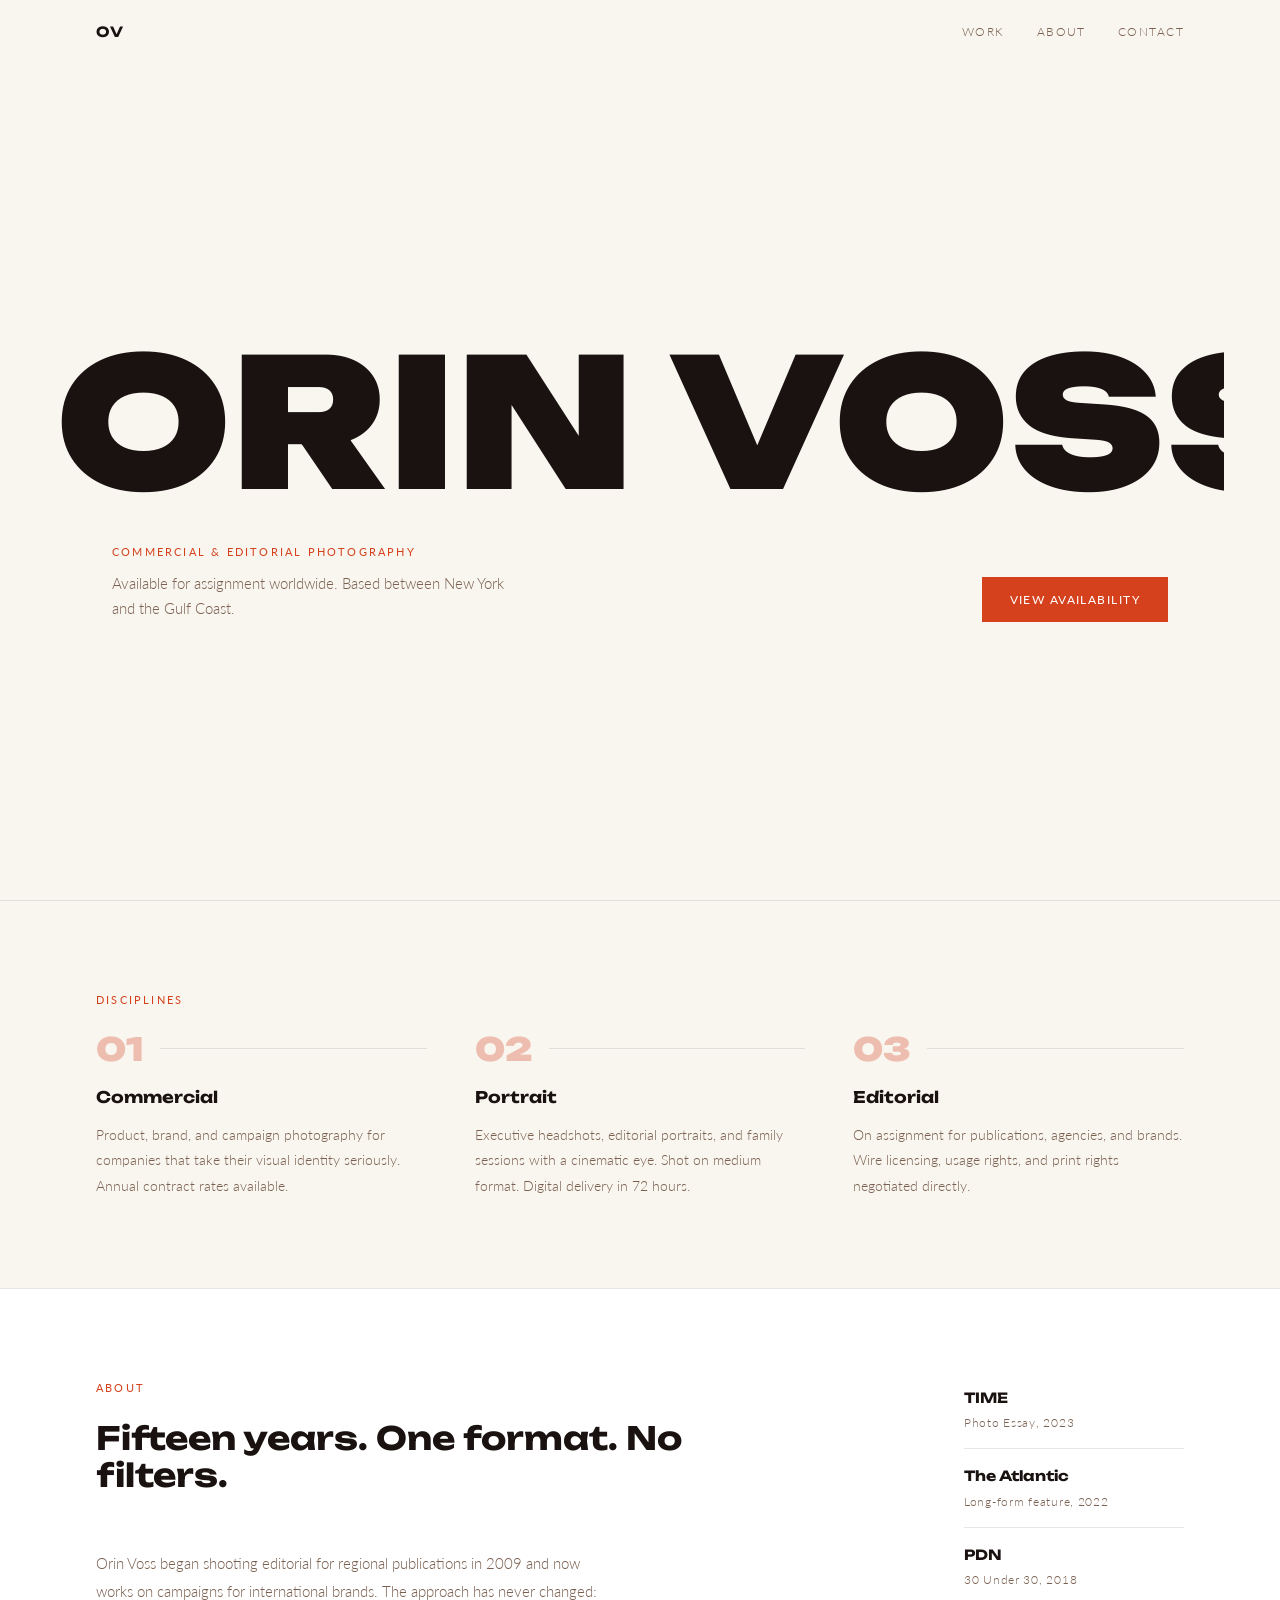
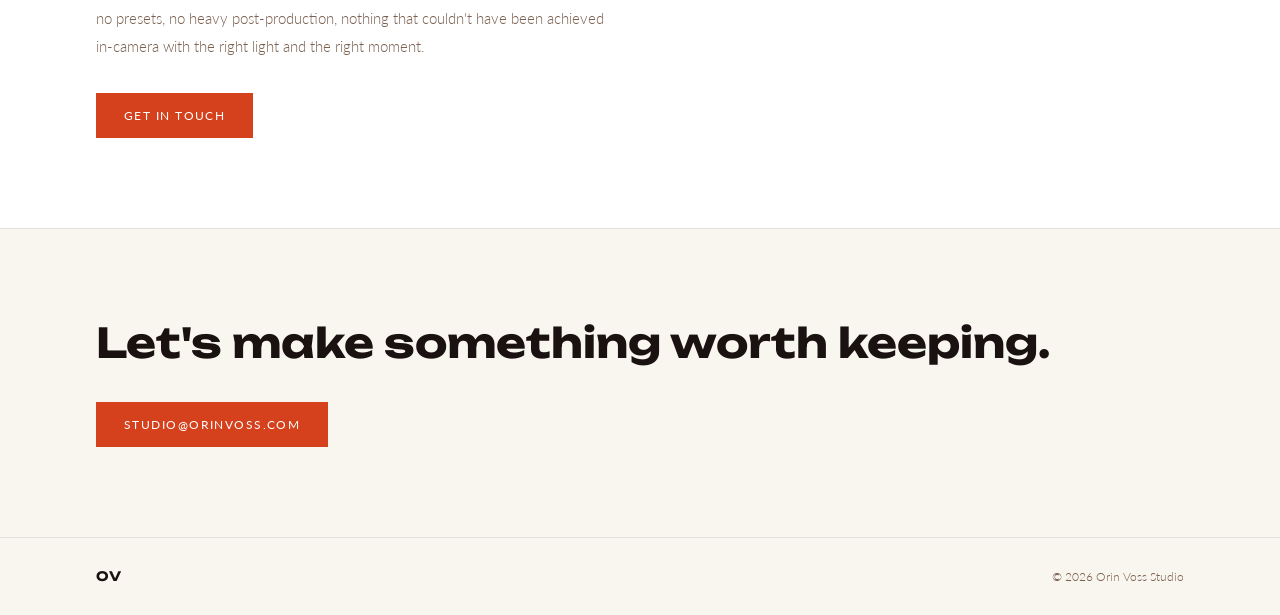
==== site9/index.html @ f1eaa19f "Add all 10 website templates (site1–site10) Five dark themes: luxury real estate (Bodoni Moda), arch" ====
<!DOCTYPE html>
<html lang="en">
<head>
<meta charset="UTF-8">
<meta name="viewport" content="width=device-width, initial-scale=1.0">
<title>Orin Voss Studio</title>
<link rel="preconnect" href="https://fonts.googleapis.com">
<link rel="preconnect" href="https://fonts.gstatic.com" crossorigin>
<link href="https://fonts.googleapis.com/css2?family=Unbounded:wght@400;700;900&family=Lato:ital,wght@0,300;0,400;1,300&display=swap" rel="stylesheet">
<link rel="stylesheet" href="css/style.css">
</head>
<body>

<header class="nav" id="nav">
  <div class="nav-inner">
    <a href="#" class="nav-logo">OV</a>
    <nav class="nav-links" aria-label="Main">
      <a href="#services">Work</a>
      <a href="#about">About</a>
      <a href="#contact">Contact</a>
    </nav>
    <button class="nav-toggle" id="nav-toggle" aria-label="Open menu" aria-expanded="false">
      <span></span><span></span><span></span>
    </button>
  </div>
</header>

<div class="drawer" id="drawer" aria-hidden="true">
  <a href="#services">Work</a>
  <a href="#about">About</a>
  <a href="#contact">Contact</a>
</div>

<main>

<section class="hero" id="home">
  <div class="hero-full">
    <h1 class="hero-name">ORIN VOSS</h1>
  </div>
  <div class="hero-sub-row">
    <div class="hero-sub-inner">
      <p class="hero-discipline">Commercial &amp; Editorial Photography</p>
      <p class="hero-sub">Available for assignment worldwide. Based between New York and the Gulf Coast.</p>
    </div>
    <a href="#contact" class="btn">View availability</a>
  </div>
</section>

<section class="services" id="services">
  <div class="section-inner">
    <p class="eyebrow reveal">Disciplines</p>
    <div class="cards">
      <article class="card reveal">
        <div class="card-num-row">
          <span class="card-num">01</span>
          <div class="card-line" aria-hidden="true"></div>
        </div>
        <h3 class="card-title">Commercial</h3>
        <p class="card-desc">Product, brand, and campaign photography for companies that take their visual identity seriously. Annual contract rates available.</p>
      </article>
      <article class="card reveal">
        <div class="card-num-row">
          <span class="card-num">02</span>
          <div class="card-line" aria-hidden="true"></div>
        </div>
        <h3 class="card-title">Portrait</h3>
        <p class="card-desc">Executive headshots, editorial portraits, and family sessions with a cinematic eye. Shot on medium format. Digital delivery in 72 hours.</p>
      </article>
      <article class="card reveal">
        <div class="card-num-row">
          <span class="card-num">03</span>
          <div class="card-line" aria-hidden="true"></div>
        </div>
        <h3 class="card-title">Editorial</h3>
        <p class="card-desc">On assignment for publications, agencies, and brands. Wire licensing, usage rights, and print rights negotiated directly.</p>
      </article>
    </div>
  </div>
</section>

<section class="about" id="about">
  <div class="section-inner">
    <div class="about-inner reveal">
      <div class="about-text">
        <p class="eyebrow">About</p>
        <h2 class="section-title">Fifteen years. One format. No filters.</h2>
        <p class="body-text">Orin Voss began shooting editorial for regional publications in 2009 and now works on campaigns for international brands. The approach has never changed: no presets, no heavy post-production, nothing that couldn't have been achieved in-camera with the right light and the right moment.</p>
        <a href="#contact" class="btn">Get in touch</a>
      </div>
      <div class="about-accolades">
        <div class="accolade">
          <span class="accolade-org">TIME</span>
          <span class="accolade-credit">Photo Essay, 2023</span>
        </div>
        <div class="accolade">
          <span class="accolade-org">The Atlantic</span>
          <span class="accolade-credit">Long-form feature, 2022</span>
        </div>
        <div class="accolade">
          <span class="accolade-org">PDN</span>
          <span class="accolade-credit">30 Under 30, 2018</span>
        </div>
      </div>
    </div>
  </div>
</section>

<section class="cta" id="contact">
  <div class="section-inner">
    <div class="cta-inner reveal">
      <h2 class="cta-title">Let's make something worth keeping.</h2>
      <a href="mailto:studio@orinvoss.com" class="btn">studio@orinvoss.com</a>
    </div>
  </div>
</section>

</main>

<footer class="footer">
  <div class="footer-inner">
    <span class="footer-logo">OV</span>
    <span class="footer-copy">&copy; 2026 Orin Voss Studio</span>
  </div>
</footer>

<script src="js/main.js"></script>
</body>
</html>
---- site9/css/style.css ----
:root {
  --bg: #F9F6F0;
  --surface: #FFFFFF;
  --orange: #D4411C;
  --orange-dim: rgba(212,65,28,0.12);
  --text: #1A1210;
  --muted: #7A6050;
  --border: rgba(26,18,16,0.1);
  --max: 1200px;
  --ease: cubic-bezier(0.16,1,0.3,1);
}

*,*::before,*::after { box-sizing: border-box; margin: 0; padding: 0; }
html { scroll-behavior: smooth; }
body { background: var(--bg); color: var(--text); font-family: 'Lato', sans-serif; font-size: 16px; line-height: 1.6; -webkit-font-smoothing: antialiased; }
a { color: inherit; text-decoration: none; }
button { font: inherit; cursor: pointer; border: none; background: none; }

.nav {
  position: fixed; top: 0; left: 0; right: 0; z-index: 100;
  transition: background 0.3s, box-shadow 0.3s;
}
.nav.scrolled {
  background: rgba(249,246,240,0.96);
  backdrop-filter: blur(20px);
  box-shadow: 0 1px 0 var(--border);
}
.nav-inner {
  max-width: var(--max); margin: 0 auto;
  padding: 0 clamp(20px,5vw,56px);
  height: 64px; display: flex; align-items: center; justify-content: space-between;
}
.nav-logo { font-family: 'Unbounded', sans-serif; font-weight: 700; font-size: 14px; letter-spacing: 0.06em; color: var(--text); }
.nav-links { display: flex; gap: 32px; }
.nav-links a { font-size: 12px; font-weight: 300; letter-spacing: 0.12em; text-transform: uppercase; color: var(--muted); transition: color 0.2s; }
.nav-links a:hover { color: var(--orange); }
.nav-toggle { display: none; flex-direction: column; gap: 5px; padding: 4px; }
.nav-toggle span { display: block; width: 22px; height: 1px; background: var(--text); transition: 0.3s; }

.drawer {
  position: fixed; top: 64px; left: 0; right: 0; z-index: 99;
  background: rgba(249,246,240,0.98); backdrop-filter: blur(20px);
  max-height: 0; overflow: hidden;
  transition: max-height 0.4s var(--ease);
}
.drawer.open { max-height: 260px; }
.drawer a { display: block; padding: 16px clamp(20px,5vw,56px); border-bottom: 1px solid var(--border); font-family: 'Unbounded', sans-serif; font-size: 18px; font-weight: 400; color: var(--muted); transition: color 0.2s; }
.drawer a:hover { color: var(--orange); }

.btn {
  display: inline-flex; align-items: center;
  padding: 13px 28px;
  background: var(--orange); color: #fff;
  font-family: 'Lato', sans-serif; font-size: 12px; font-weight: 400; letter-spacing: 0.12em; text-transform: uppercase;
  transition: background 0.2s, transform 0.2s;
}
.btn:hover { background: #B83518; transform: translateY(-2px); }

.hero {
  min-height: 100vh; display: flex; flex-direction: column; justify-content: center;
  padding: 64px clamp(20px,5vw,56px) 0;
  overflow: hidden;
}
.hero-full { overflow: hidden; }
.hero-name {
  font-family: 'Unbounded', sans-serif; font-weight: 900;
  font-size: clamp(44px, 14vw, 190px);
  line-height: 0.9; color: var(--text); white-space: nowrap;
  animation: name-enter 1s var(--ease) 0.1s both;
}
@keyframes name-enter {
  from { opacity: 0; transform: translateX(-40px); }
  to   { opacity: 1; transform: translateX(0); }
}

.hero-sub-row {
  max-width: var(--max); width: 100%; margin: 40px auto 0;
  padding: 0 clamp(20px,5vw,56px);
  display: flex; align-items: flex-end; justify-content: space-between; gap: 40px;
  animation: rise 0.9s var(--ease) 0.7s both;
}
.hero-discipline { font-size: 11px; font-weight: 400; letter-spacing: 0.2em; text-transform: uppercase; color: var(--orange); margin-bottom: 10px; }
.hero-sub { font-size: 15px; font-weight: 300; color: var(--muted); max-width: 400px; line-height: 1.7; }

@keyframes rise {
  from { opacity: 0; transform: translateY(16px); }
  to   { opacity: 1; transform: translateY(0); }
}

.section-inner { max-width: var(--max); margin: 0 auto; padding: 0 clamp(20px,5vw,56px); }
section { padding: clamp(80px,10vh,120px) 0; }
.eyebrow { font-size: 11px; font-weight: 400; letter-spacing: 0.2em; text-transform: uppercase; color: var(--orange); margin-bottom: 24px; }
.section-title {
  font-family: 'Unbounded', sans-serif; font-weight: 700; font-size: clamp(20px,2.5vw,34px);
  line-height: 1.15; color: var(--text); margin: 12px 0 56px; max-width: 600px;
}

.services { border-top: 1px solid var(--border); }
.cards { display: grid; grid-template-columns: repeat(3,1fr); gap: 48px; }
.card { }
.card-num-row { display: flex; align-items: center; gap: 16px; margin-bottom: 20px; }
.card-num { font-family: 'Unbounded', sans-serif; font-weight: 900; font-size: 32px; color: var(--orange); opacity: 0.3; line-height: 1; flex-shrink: 0; transition: opacity 0.3s; }
.card:hover .card-num { opacity: 1; }
.card-line { flex: 1; height: 1px; background: var(--border); }
.card-title { font-family: 'Unbounded', sans-serif; font-weight: 700; font-size: 16px; color: var(--text); margin-bottom: 12px; }
.card-desc { font-size: 14px; font-weight: 300; color: var(--muted); line-height: 1.8; }

.about { background: var(--surface); border-top: 1px solid var(--border); }
.about-inner { display: grid; grid-template-columns: 1fr auto; gap: 80px; align-items: start; }
.body-text { font-size: 15px; font-weight: 300; color: var(--muted); line-height: 1.85; margin-bottom: 32px; max-width: 520px; }
.about-accolades { display: flex; flex-direction: column; gap: 0; min-width: 220px; }
.accolade { padding: 16px 0; border-bottom: 1px solid var(--border); }
.accolade:first-child { padding-top: 8px; }
.accolade:last-child { border-bottom: none; }
.accolade-org { display: block; font-family: 'Unbounded', sans-serif; font-weight: 700; font-size: 14px; color: var(--text); margin-bottom: 4px; }
.accolade-credit { display: block; font-size: 12px; font-weight: 300; color: var(--muted); letter-spacing: 0.06em; }

.cta { border-top: 1px solid var(--border); }
.cta-inner { }
.cta-title { font-family: 'Unbounded', sans-serif; font-weight: 700; font-size: clamp(22px,3.2vw,44px); line-height: 1.15; margin-bottom: 36px; }

.footer { border-top: 1px solid var(--border); padding: 28px 0; }
.footer-inner { max-width: var(--max); margin: 0 auto; padding: 0 clamp(20px,5vw,56px); display: flex; justify-content: space-between; align-items: center; }
.footer-logo { font-family: 'Unbounded', sans-serif; font-weight: 700; font-size: 13px; letter-spacing: 0.06em; }
.footer-copy { font-size: 12px; font-weight: 300; color: var(--muted); }

.reveal { opacity: 0; transform: translateY(20px); transition: opacity 0.7s var(--ease), transform 0.7s var(--ease); }
.reveal.visible { opacity: 1; transform: none; }

@media (max-width: 768px) {
  .nav-links { display: none; }
  .nav-toggle { display: flex; }
  .hero-name { font-size: clamp(32px, 12vw, 100px); white-space: normal; }
  .hero-sub-row { flex-direction: column; align-items: flex-start; }
  .cards { grid-template-columns: 1fr; gap: 40px; }
  .about-inner { grid-template-columns: 1fr; }
  .footer-inner { flex-direction: column; gap: 12px; text-align: center; }
}
@media (prefers-reduced-motion: reduce) {
  *, *::before, *::after { animation-duration: 0.01ms !important; transition-duration: 0.01ms !important; }
  .reveal { opacity: 1; transform: none; }
}
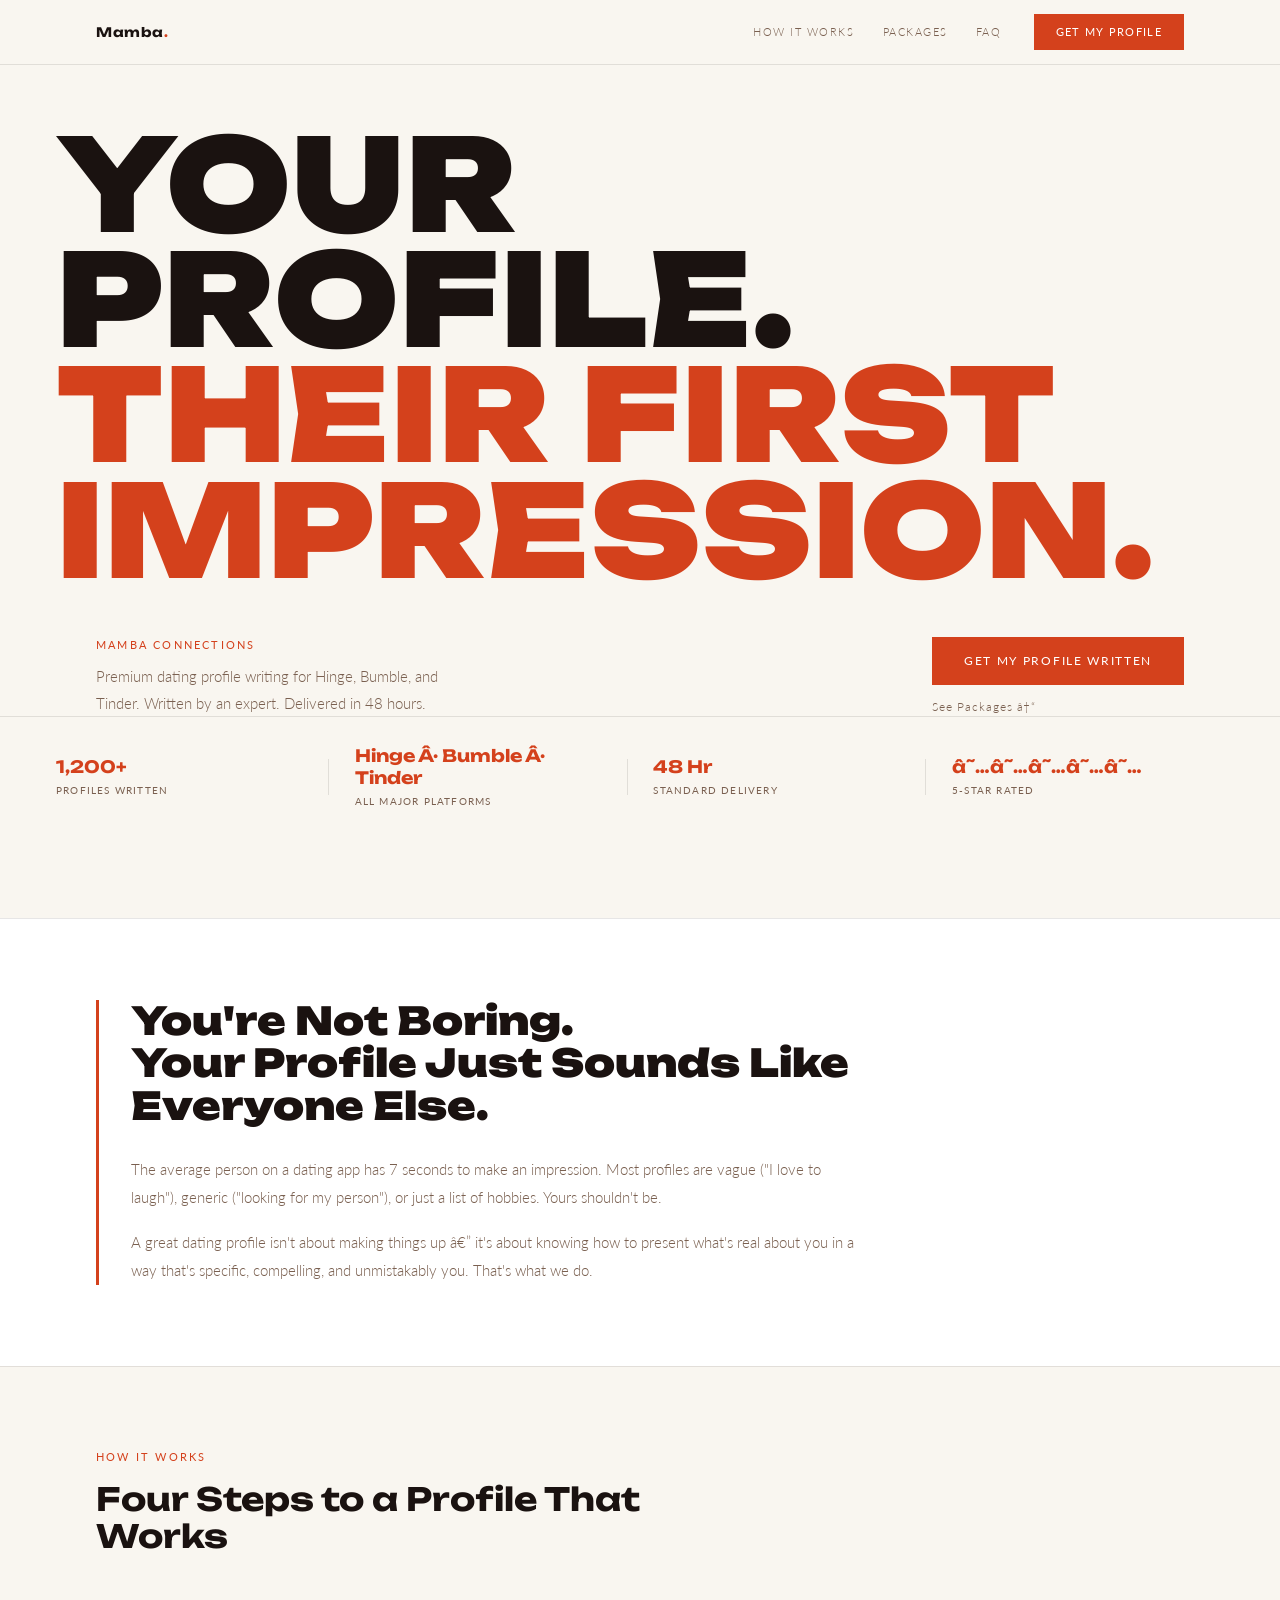
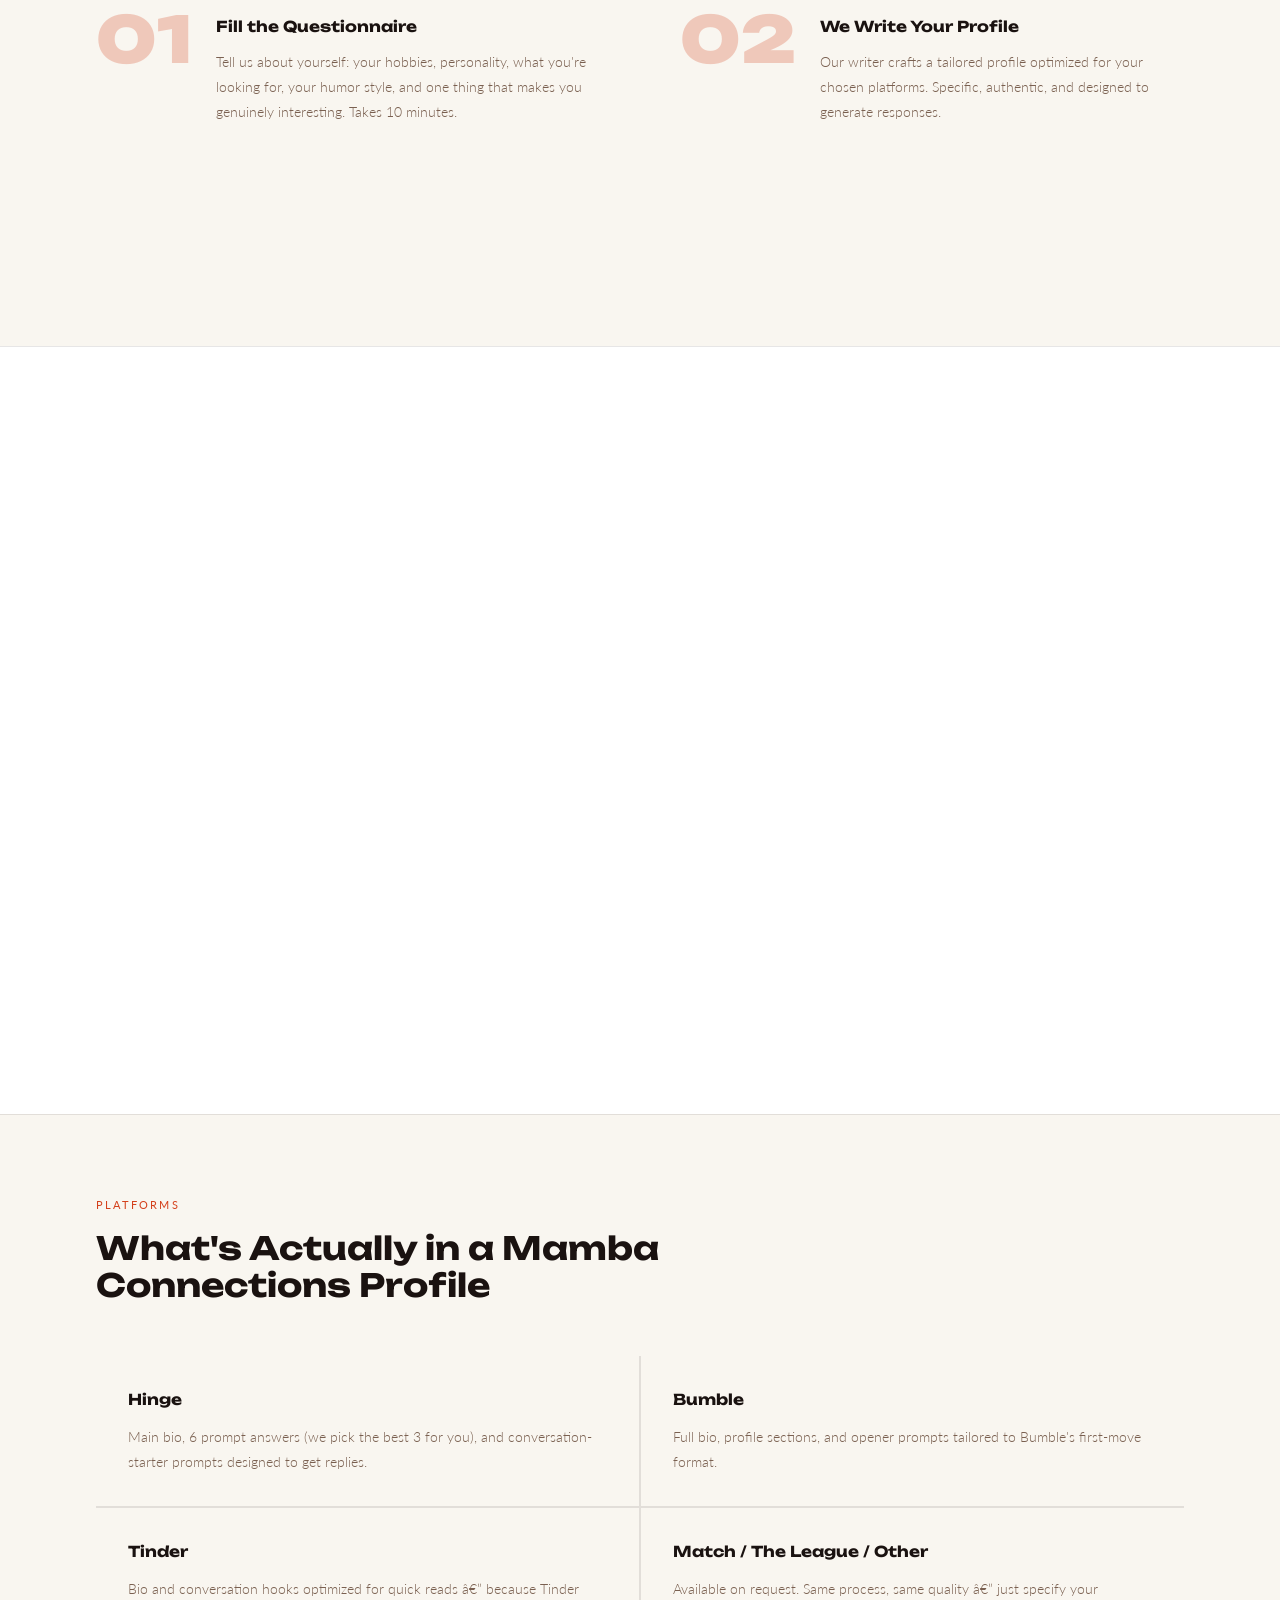
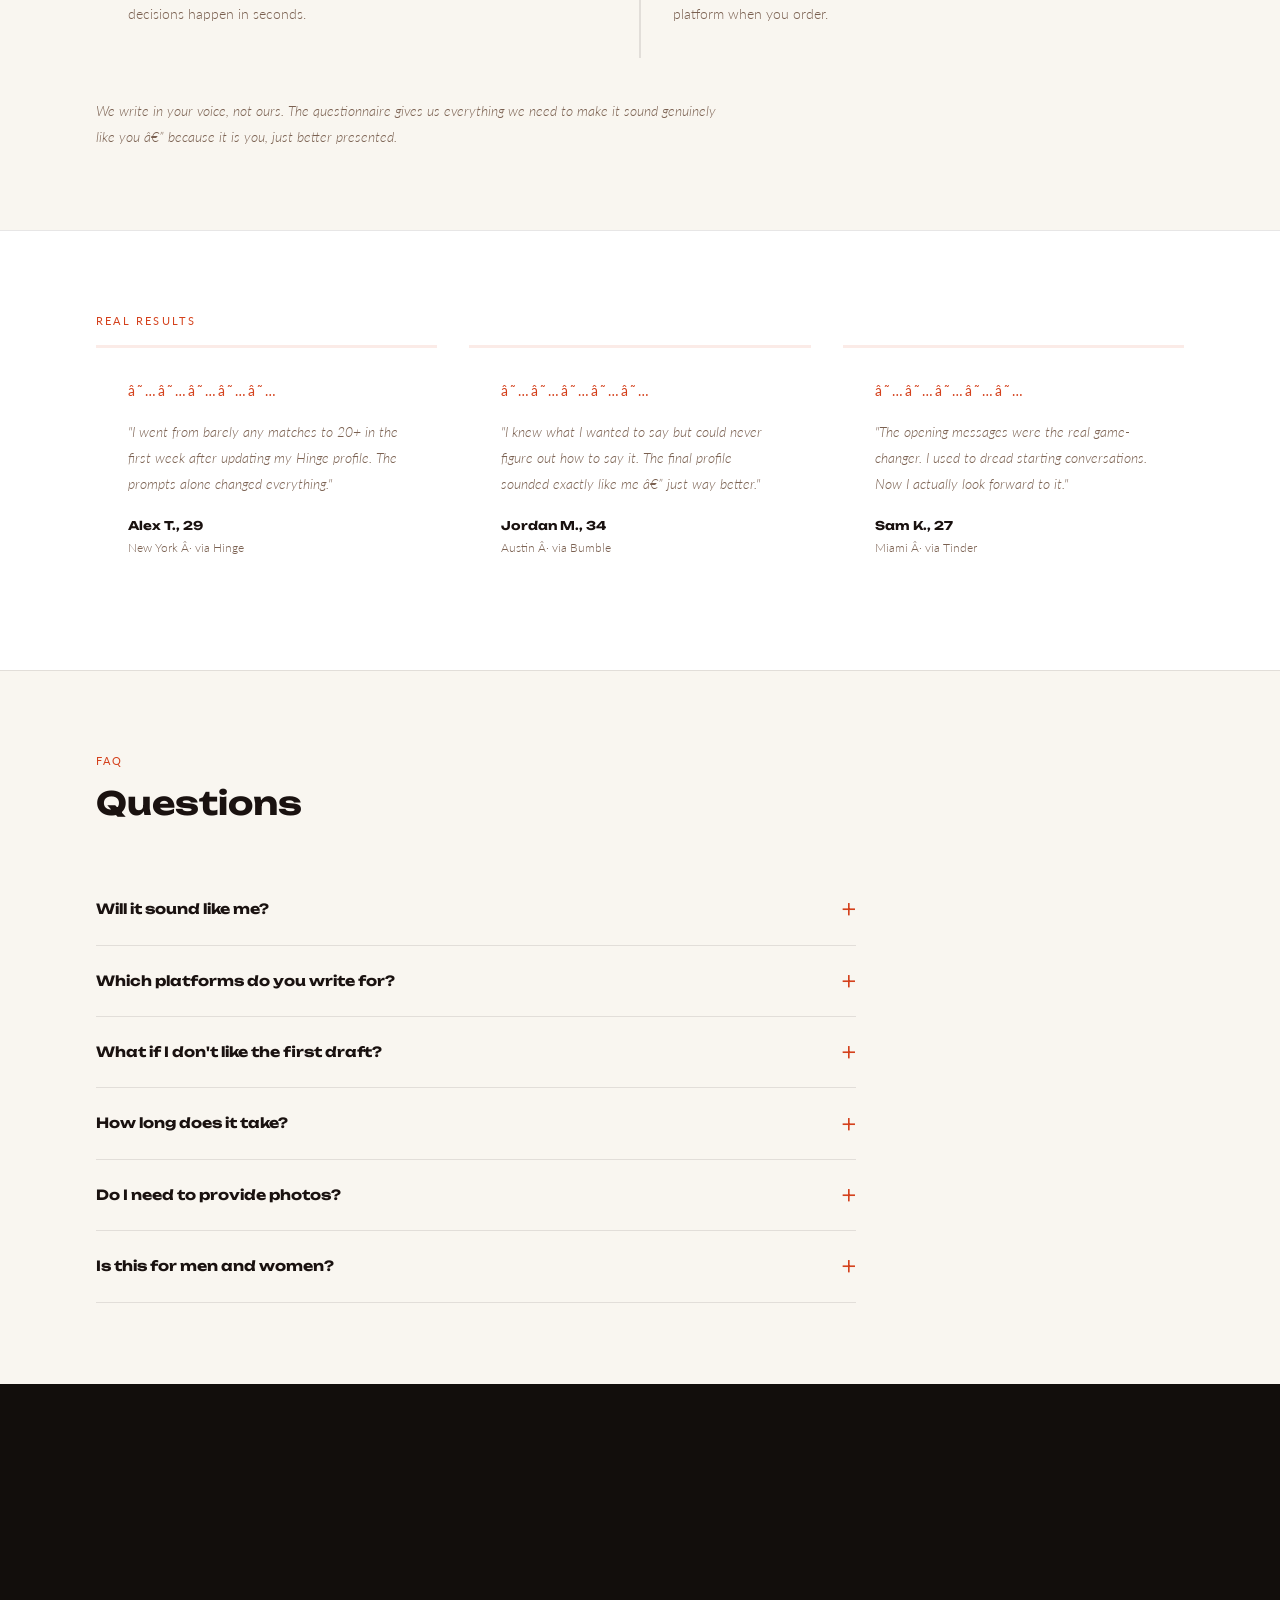
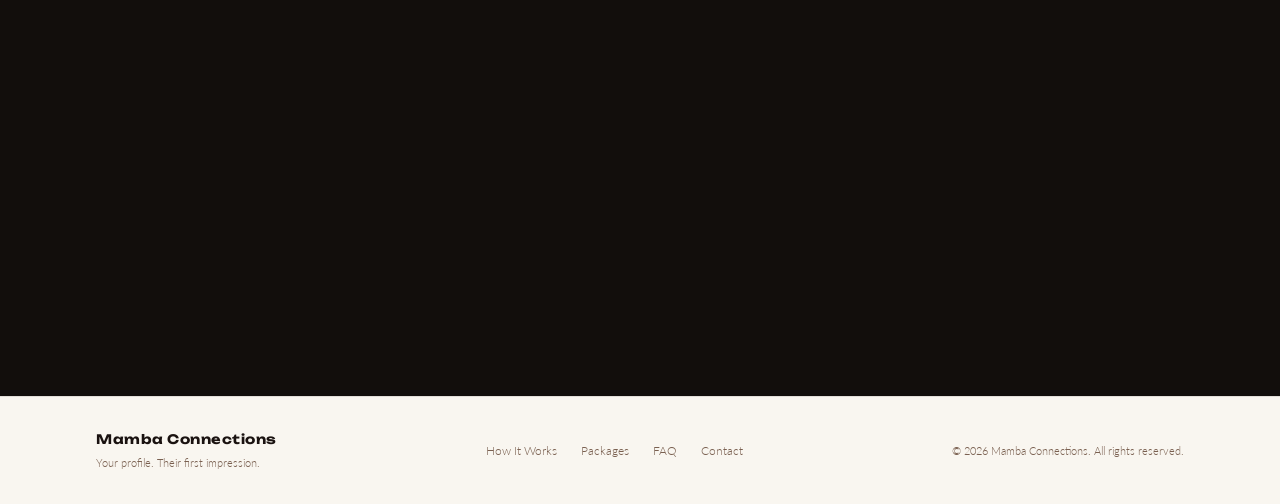
==== commit 1f1283ac: "Repurpose site7 + site9 as MambaHire and Mamba Connections service sites - site7: MambaHire — Resume" ====
--- a/site9/index.html
+++ b/site9/index.html
@@ -1,24 +1,26 @@
-<!DOCTYPE html>
+﻿<!DOCTYPE html>
 <html lang="en">
 <head>
 <meta charset="UTF-8">
 <meta name="viewport" content="width=device-width, initial-scale=1.0">
-<title>Orin Voss Studio</title>
+<title>Mamba Connections â€” Premium Dating Profile Writing</title>
+<meta name="description" content="Premium dating profile writing for Hinge, Bumble, and Tinder. Written by an expert. Delivered in 48 hours.">
 <link rel="preconnect" href="https://fonts.googleapis.com">
 <link rel="preconnect" href="https://fonts.gstatic.com" crossorigin>
-<link href="https://fonts.googleapis.com/css2?family=Unbounded:wght@400;700;900&family=Lato:ital,wght@0,300;0,400;1,300&display=swap" rel="stylesheet">
+<link href="https://fonts.googleapis.com/css2?family=Unbounded:wght@400;600;700;900&family=Lato:wght@300;400&display=swap" rel="stylesheet">
 <link rel="stylesheet" href="css/style.css">
 </head>
 <body>
 
 <header class="nav" id="nav">
   <div class="nav-inner">
-    <a href="#" class="nav-logo">OV</a>
+    <a href="#" class="nav-logo">Mamba<span class="nav-logo-dot">.</span></a>
     <nav class="nav-links" aria-label="Main">
-      <a href="#services">Work</a>
-      <a href="#about">About</a>
-      <a href="#contact">Contact</a>
+      <a href="#process">How It Works</a>
+      <a href="#pricing">Packages</a>
+      <a href="#faq">FAQ</a>
     </nav>
+    <a href="#contact" class="nav-cta">Get My Profile</a>
     <button class="nav-toggle" id="nav-toggle" aria-label="Open menu" aria-expanded="false">
       <span></span><span></span><span></span>
     </button>
@@ -26,90 +28,295 @@
 </header>
 
 <div class="drawer" id="drawer" aria-hidden="true">
-  <a href="#services">Work</a>
-  <a href="#about">About</a>
-  <a href="#contact">Contact</a>
+  <a href="#process">How It Works</a>
+  <a href="#pricing">Packages</a>
+  <a href="#faq">FAQ</a>
+  <a href="#contact">Get My Profile</a>
 </div>
 
 <main>
 
 <section class="hero" id="home">
   <div class="hero-full">
-    <h1 class="hero-name">ORIN VOSS</h1>
+    <div class="hero-overflow"><h1 class="hero-line hero-line-1">YOUR PROFILE.</h1></div>
+    <div class="hero-overflow"><h1 class="hero-line hero-line-2">THEIR FIRST<br>IMPRESSION.</h1></div>
   </div>
   <div class="hero-sub-row">
     <div class="hero-sub-inner">
-      <p class="hero-discipline">Commercial &amp; Editorial Photography</p>
-      <p class="hero-sub">Available for assignment worldwide. Based between New York and the Gulf Coast.</p>
-    </div>
-    <a href="#contact" class="btn">View availability</a>
+      <p class="hero-label">Mamba Connections</p>
+      <p class="hero-sub">Premium dating profile writing for Hinge, Bumble, and Tinder. Written by an expert. Delivered in 48 hours.</p>
+    </div>
+    <div class="hero-actions">
+      <a href="#contact" class="btn">Get My Profile Written</a>
+      <a href="#pricing" class="hero-link">See Packages â†“</a>
+    </div>
+  </div>
+  <div class="stat-strip">
+    <div class="stat-item">
+      <span class="stat-num">1,200+</span>
+      <span class="stat-label">Profiles Written</span>
+    </div>
+    <div class="stat-div" aria-hidden="true"></div>
+    <div class="stat-item">
+      <span class="stat-num">Hinge Â· Bumble Â· Tinder</span>
+      <span class="stat-label">All Major Platforms</span>
+    </div>
+    <div class="stat-div" aria-hidden="true"></div>
+    <div class="stat-item">
+      <span class="stat-num">48 Hr</span>
+      <span class="stat-label">Standard Delivery</span>
+    </div>
+    <div class="stat-div" aria-hidden="true"></div>
+    <div class="stat-item">
+      <span class="stat-num">â˜…â˜…â˜…â˜…â˜…</span>
+      <span class="stat-label">5-Star Rated</span>
+    </div>
+  </div>
+</section>
+
+<section class="problem" id="problem">
+  <div class="section-inner">
+    <div class="problem-inner reveal">
+      <h2 class="problem-title">You're Not Boring.<br>Your Profile Just Sounds Like Everyone Else.</h2>
+      <div class="problem-body">
+        <p>The average person on a dating app has 7 seconds to make an impression. Most profiles are vague ("I love to laugh"), generic ("looking for my person"), or just a list of hobbies. Yours shouldn't be.</p>
+        <p>A great dating profile isn't about making things up â€” it's about knowing how to present what's real about you in a way that's specific, compelling, and unmistakably you. That's what we do.</p>
+      </div>
+    </div>
+  </div>
+</section>
+
+<section class="process" id="process">
+  <div class="section-inner">
+    <p class="eyebrow reveal">How It Works</p>
+    <h2 class="section-title reveal">Four Steps to a Profile That Works</h2>
+    <div class="steps">
+      <div class="step reveal">
+        <span class="step-num">01</span>
+        <div class="step-body">
+          <h3 class="step-title">Fill the Questionnaire</h3>
+          <p class="step-desc">Tell us about yourself: your hobbies, personality, what you're looking for, your humor style, and one thing that makes you genuinely interesting. Takes 10 minutes.</p>
+        </div>
+      </div>
+      <div class="step reveal">
+        <span class="step-num">02</span>
+        <div class="step-body">
+          <h3 class="step-title">We Write Your Profile</h3>
+          <p class="step-desc">Our writer crafts a tailored profile optimized for your chosen platforms. Specific, authentic, and designed to generate responses.</p>
+        </div>
+      </div>
+      <div class="step reveal">
+        <span class="step-num">03</span>
+        <div class="step-body">
+          <h3 class="step-title">You Review &amp; Approve</h3>
+          <p class="step-desc">We send you the draft within 48 hours. Review it, request any adjustments, and approve the final version.</p>
+        </div>
+      </div>
+      <div class="step reveal">
+        <span class="step-num">04</span>
+        <div class="step-body">
+          <h3 class="step-title">Go Live</h3>
+          <p class="step-desc">Copy, paste, and watch your match rate improve. It's that simple.</p>
+        </div>
+      </div>
+    </div>
+  </div>
+</section>
+
+<section class="pricing" id="pricing">
+  <div class="section-inner">
+    <p class="eyebrow reveal">Packages</p>
+    <h2 class="section-title reveal">Choose Your Package</h2>
+    <div class="pricing-grid">
+
+      <div class="pricing-card reveal">
+        <div class="pricing-head">
+          <h3 class="pricing-name">The Profile</h3>
+          <p class="pricing-price">$199</p>
+        </div>
+        <ul class="pricing-features">
+          <li>1 complete dating profile</li>
+          <li>Optimized for 1 platform</li>
+          <li>Bio + 3 prompt answers (Hinge) or full bio (Bumble/Tinder)</li>
+          <li>1 revision round</li>
+          <li>48-hour delivery</li>
+        </ul>
+        <a href="#stripe-profile" class="btn btn-outline">Get Started</a>
+      </div>
+
+      <div class="pricing-card pricing-card--popular reveal">
+        <div class="popular-badge">Most Popular</div>
+        <div class="pricing-head">
+          <h3 class="pricing-name">The Full Kit</h3>
+          <p class="pricing-price">$349</p>
+        </div>
+        <ul class="pricing-features">
+          <li>Everything in The Profile</li>
+          <li>5 custom opening message templates</li>
+          <li>Adapted for 2 platforms</li>
+          <li>2 revision rounds</li>
+          <li>24-hour priority delivery</li>
+        </ul>
+        <a href="#stripe-kit" class="btn">Get Started</a>
+      </div>
+
+      <div class="pricing-card reveal">
+        <div class="pricing-head">
+          <h3 class="pricing-name">Premium</h3>
+          <p class="pricing-price">$499</p>
+        </div>
+        <ul class="pricing-features">
+          <li>Everything in The Full Kit</li>
+          <li>2 complete profiles (e.g. Hinge + Bumble)</li>
+          <li>10 opening message templates</li>
+          <li>Profile photo selection feedback</li>
+          <li>Unlimited revisions for 7 days</li>
+        </ul>
+        <a href="#stripe-premium" class="btn btn-outline">Get Premium</a>
+      </div>
+
+    </div>
+    <p class="pricing-note reveal">Not sure which to pick? Start with The Profile. Most clients upgrade after seeing results.</p>
   </div>
 </section>
 
 <section class="services" id="services">
   <div class="section-inner">
-    <p class="eyebrow reveal">Disciplines</p>
-    <div class="cards">
-      <article class="card reveal">
-        <div class="card-num-row">
-          <span class="card-num">01</span>
-          <div class="card-line" aria-hidden="true"></div>
-        </div>
-        <h3 class="card-title">Commercial</h3>
-        <p class="card-desc">Product, brand, and campaign photography for companies that take their visual identity seriously. Annual contract rates available.</p>
-      </article>
-      <article class="card reveal">
-        <div class="card-num-row">
-          <span class="card-num">02</span>
-          <div class="card-line" aria-hidden="true"></div>
-        </div>
-        <h3 class="card-title">Portrait</h3>
-        <p class="card-desc">Executive headshots, editorial portraits, and family sessions with a cinematic eye. Shot on medium format. Digital delivery in 72 hours.</p>
-      </article>
-      <article class="card reveal">
-        <div class="card-num-row">
-          <span class="card-num">03</span>
-          <div class="card-line" aria-hidden="true"></div>
-        </div>
-        <h3 class="card-title">Editorial</h3>
-        <p class="card-desc">On assignment for publications, agencies, and brands. Wire licensing, usage rights, and print rights negotiated directly.</p>
-      </article>
-    </div>
-  </div>
-</section>
-
-<section class="about" id="about">
-  <div class="section-inner">
-    <div class="about-inner reveal">
-      <div class="about-text">
-        <p class="eyebrow">About</p>
-        <h2 class="section-title">Fifteen years. One format. No filters.</h2>
-        <p class="body-text">Orin Voss began shooting editorial for regional publications in 2009 and now works on campaigns for international brands. The approach has never changed: no presets, no heavy post-production, nothing that couldn't have been achieved in-camera with the right light and the right moment.</p>
-        <a href="#contact" class="btn">Get in touch</a>
-      </div>
-      <div class="about-accolades">
-        <div class="accolade">
-          <span class="accolade-org">TIME</span>
-          <span class="accolade-credit">Photo Essay, 2023</span>
-        </div>
-        <div class="accolade">
-          <span class="accolade-org">The Atlantic</span>
-          <span class="accolade-credit">Long-form feature, 2022</span>
-        </div>
-        <div class="accolade">
-          <span class="accolade-org">PDN</span>
-          <span class="accolade-credit">30 Under 30, 2018</span>
-        </div>
-      </div>
-    </div>
-  </div>
-</section>
-
-<section class="cta" id="contact">
-  <div class="section-inner">
-    <div class="cta-inner reveal">
-      <h2 class="cta-title">Let's make something worth keeping.</h2>
-      <a href="mailto:studio@orinvoss.com" class="btn">studio@orinvoss.com</a>
+    <p class="eyebrow reveal">Platforms</p>
+    <h2 class="section-title reveal">What's Actually in a Mamba Connections Profile</h2>
+    <div class="platform-grid">
+      <div class="platform-card reveal">
+        <h3 class="platform-name">Hinge</h3>
+        <p class="platform-desc">Main bio, 6 prompt answers (we pick the best 3 for you), and conversation-starter prompts designed to get replies.</p>
+      </div>
+      <div class="platform-card reveal">
+        <h3 class="platform-name">Bumble</h3>
+        <p class="platform-desc">Full bio, profile sections, and opener prompts tailored to Bumble's first-move format.</p>
+      </div>
+      <div class="platform-card reveal">
+        <h3 class="platform-name">Tinder</h3>
+        <p class="platform-desc">Bio and conversation hooks optimized for quick reads â€” because Tinder decisions happen in seconds.</p>
+      </div>
+      <div class="platform-card reveal">
+        <h3 class="platform-name">Match / The League / Other</h3>
+        <p class="platform-desc">Available on request. Same process, same quality â€” just specify your platform when you order.</p>
+      </div>
+    </div>
+    <p class="services-note reveal">We write in your voice, not ours. The questionnaire gives us everything we need to make it sound genuinely like you â€” because it is you, just better presented.</p>
+  </div>
+</section>
+
+<section class="testimonials" id="testimonials">
+  <div class="section-inner">
+    <p class="eyebrow reveal">Real Results</p>
+    <div class="testi-grid">
+      <div class="testi-card reveal">
+        <p class="testi-stars">â˜…â˜…â˜…â˜…â˜…</p>
+        <p class="testi-quote">"I went from barely any matches to 20+ in the first week after updating my Hinge profile. The prompts alone changed everything."</p>
+        <div class="testi-meta">
+          <strong>Alex T., 29</strong>
+          <span>New York Â· via Hinge</span>
+        </div>
+      </div>
+      <div class="testi-card reveal">
+        <p class="testi-stars">â˜…â˜…â˜…â˜…â˜…</p>
+        <p class="testi-quote">"I knew what I wanted to say but could never figure out how to say it. The final profile sounded exactly like me â€” just way better."</p>
+        <div class="testi-meta">
+          <strong>Jordan M., 34</strong>
+          <span>Austin Â· via Bumble</span>
+        </div>
+      </div>
+      <div class="testi-card reveal">
+        <p class="testi-stars">â˜…â˜…â˜…â˜…â˜…</p>
+        <p class="testi-quote">"The opening messages were the real game-changer. I used to dread starting conversations. Now I actually look forward to it."</p>
+        <div class="testi-meta">
+          <strong>Sam K., 27</strong>
+          <span>Miami Â· via Tinder</span>
+        </div>
+      </div>
+    </div>
+  </div>
+</section>
+
+<section class="faq" id="faq">
+  <div class="section-inner">
+    <p class="eyebrow reveal">FAQ</p>
+    <h2 class="section-title reveal">Questions</h2>
+    <div class="faq-list reveal">
+      <div class="faq-item">
+        <button class="faq-question" aria-expanded="false">Will it sound like me?</button>
+        <div class="faq-answer"><p>Yes. The questionnaire is designed to pull out your actual voice, stories, and personality. We write from your answers, not from a template.</p></div>
+      </div>
+      <div class="faq-item">
+        <button class="faq-question" aria-expanded="false">Which platforms do you write for?</button>
+        <div class="faq-answer"><p>Hinge, Bumble, Tinder, Match, The League, and most others. Specify your platform when you order.</p></div>
+      </div>
+      <div class="faq-item">
+        <button class="faq-question" aria-expanded="false">What if I don't like the first draft?</button>
+        <div class="faq-answer"><p>All packages include at least one revision round. Premium includes unlimited revisions for 7 days. We'll keep adjusting until it feels right.</p></div>
+      </div>
+      <div class="faq-item">
+        <button class="faq-question" aria-expanded="false">How long does it take?</button>
+        <div class="faq-answer"><p>Standard delivery is 48 hours. Priority delivery (24 hours) is included in The Full Kit and Premium packages.</p></div>
+      </div>
+      <div class="faq-item">
+        <button class="faq-question" aria-expanded="false">Do I need to provide photos?</button>
+        <div class="faq-answer"><p>No, but the Premium package includes photo selection feedback â€” we'll tell you which 3 photos to use and why.</p></div>
+      </div>
+      <div class="faq-item">
+        <button class="faq-question" aria-expanded="false">Is this for men and women?</button>
+        <div class="faq-answer"><p>Yes. We write profiles for everyone across all orientations and all platforms.</p></div>
+      </div>
+    </div>
+  </div>
+</section>
+
+<section class="contact" id="contact">
+  <div class="section-inner">
+    <div class="contact-inner reveal">
+      <div class="contact-head">
+        <h2 class="contact-title">Ready to Get<br>More Matches?</h2>
+        <p class="contact-sub">Fill out the form and we'll be in touch within 24 hours with your questionnaire and next steps.</p>
+      </div>
+      <form class="contact-form" action="https://formspree.io/f/mzdldezw" method="POST">
+        <div class="form-row form-row-2">
+          <div class="form-group">
+            <label for="name">Name</label>
+            <input type="text" id="name" name="name" placeholder="Your name" required>
+          </div>
+          <div class="form-group">
+            <label for="email">Email</label>
+            <input type="email" id="email" name="email" placeholder="your@email.com" required>
+          </div>
+        </div>
+        <div class="form-row form-row-2">
+          <div class="form-group">
+            <label for="platform">Platform</label>
+            <select id="platform" name="platform">
+              <option value="">Select a platform</option>
+              <option>Hinge</option>
+              <option>Bumble</option>
+              <option>Tinder</option>
+              <option>Other</option>
+            </select>
+          </div>
+          <div class="form-group">
+            <label for="package">Package Interest</label>
+            <select id="package" name="package">
+              <option value="">Select a package</option>
+              <option>The Profile â€” $199</option>
+              <option>The Full Kit â€” $349</option>
+              <option>Premium â€” $499</option>
+              <option>Not sure yet</option>
+            </select>
+          </div>
+        </div>
+        <div class="form-group">
+          <label for="message">Anything else? (optional)</label>
+          <textarea id="message" name="message" rows="4" placeholder="Tell us a little about what you're looking forâ€¦"></textarea>
+        </div>
+        <button type="submit" class="btn btn-full">Let's Get Started</button>
+      </form>
     </div>
   </div>
 </section>
@@ -118,8 +325,17 @@
 
 <footer class="footer">
   <div class="footer-inner">
-    <span class="footer-logo">OV</span>
-    <span class="footer-copy">&copy; 2026 Orin Voss Studio</span>
+    <div class="footer-brand">
+      <span class="footer-logo">Mamba Connections</span>
+      <span class="footer-tagline">Your profile. Their first impression.</span>
+    </div>
+    <nav class="footer-links" aria-label="Footer">
+      <a href="#process">How It Works</a>
+      <a href="#pricing">Packages</a>
+      <a href="#faq">FAQ</a>
+      <a href="#contact">Contact</a>
+    </nav>
+    <span class="footer-copy">&copy; 2026 Mamba Connections. All rights reserved.</span>
   </div>
 </footer>
 
--- a/site9/css/style.css
+++ b/site9/css/style.css
@@ -2,10 +2,11 @@
   --bg: #F9F6F0;
   --surface: #FFFFFF;
   --orange: #D4411C;
-  --orange-dim: rgba(212,65,28,0.12);
+  --orange-dim: rgba(212,65,28,0.1);
   --text: #1A1210;
   --muted: #7A6050;
   --border: rgba(26,18,16,0.1);
+  --dark: #120E0C;
   --max: 1200px;
   --ease: cubic-bezier(0.16,1,0.3,1);
 }
@@ -15,58 +16,111 @@
 body { background: var(--bg); color: var(--text); font-family: 'Lato', sans-serif; font-size: 16px; line-height: 1.6; -webkit-font-smoothing: antialiased; }
 a { color: inherit; text-decoration: none; }
 button { font: inherit; cursor: pointer; border: none; background: none; }
-
+ul { list-style: none; }
+
+/* ── Nav ────────────────────────────────────────────────── */
 .nav {
   position: fixed; top: 0; left: 0; right: 0; z-index: 100;
   transition: background 0.3s, box-shadow 0.3s;
 }
 .nav.scrolled {
-  background: rgba(249,246,240,0.96);
+  background: rgba(249,246,240,0.97);
   backdrop-filter: blur(20px);
   box-shadow: 0 1px 0 var(--border);
 }
 .nav-inner {
   max-width: var(--max); margin: 0 auto;
   padding: 0 clamp(20px,5vw,56px);
-  height: 64px; display: flex; align-items: center; justify-content: space-between;
-}
-.nav-logo { font-family: 'Unbounded', sans-serif; font-weight: 700; font-size: 14px; letter-spacing: 0.06em; color: var(--text); }
-.nav-links { display: flex; gap: 32px; }
-.nav-links a { font-size: 12px; font-weight: 300; letter-spacing: 0.12em; text-transform: uppercase; color: var(--muted); transition: color 0.2s; }
+  height: 64px; display: flex; align-items: center; gap: 32px;
+}
+.nav-logo {
+  font-family: 'Unbounded', sans-serif; font-weight: 700; font-size: 13px;
+  letter-spacing: 0.04em; color: var(--text); margin-right: auto;
+}
+.nav-logo-dot { color: var(--orange); }
+.nav-links { display: flex; gap: 28px; }
+.nav-links a {
+  font-size: 11px; font-weight: 300; letter-spacing: 0.14em; text-transform: uppercase;
+  color: var(--muted); transition: color 0.2s;
+}
 .nav-links a:hover { color: var(--orange); }
+.nav-cta {
+  display: inline-flex; align-items: center;
+  padding: 9px 22px; background: var(--orange); color: #fff;
+  font-family: 'Lato', sans-serif; font-size: 11px; font-weight: 400; letter-spacing: 0.12em; text-transform: uppercase;
+  transition: background 0.2s;
+}
+.nav-cta:hover { background: #B83518; }
 .nav-toggle { display: none; flex-direction: column; gap: 5px; padding: 4px; }
 .nav-toggle span { display: block; width: 22px; height: 1px; background: var(--text); transition: 0.3s; }
 
+/* ── Drawer ─────────────────────────────────────────────── */
 .drawer {
   position: fixed; top: 64px; left: 0; right: 0; z-index: 99;
   background: rgba(249,246,240,0.98); backdrop-filter: blur(20px);
   max-height: 0; overflow: hidden;
   transition: max-height 0.4s var(--ease);
-}
-.drawer.open { max-height: 260px; }
-.drawer a { display: block; padding: 16px clamp(20px,5vw,56px); border-bottom: 1px solid var(--border); font-family: 'Unbounded', sans-serif; font-size: 18px; font-weight: 400; color: var(--muted); transition: color 0.2s; }
+  border-bottom: 1px solid var(--border);
+}
+.drawer.open { max-height: 280px; }
+.drawer a {
+  display: block; padding: 18px clamp(20px,5vw,56px);
+  border-bottom: 1px solid var(--border);
+  font-family: 'Unbounded', sans-serif; font-size: 16px; font-weight: 400;
+  color: var(--muted); transition: color 0.2s;
+}
 .drawer a:hover { color: var(--orange); }
 
+/* ── Buttons ────────────────────────────────────────────── */
 .btn {
-  display: inline-flex; align-items: center;
-  padding: 13px 28px;
+  display: inline-flex; align-items: center; justify-content: center;
+  padding: 14px 32px;
   background: var(--orange); color: #fff;
-  font-family: 'Lato', sans-serif; font-size: 12px; font-weight: 400; letter-spacing: 0.12em; text-transform: uppercase;
-  transition: background 0.2s, transform 0.2s;
+  font-family: 'Lato', sans-serif; font-size: 12px; font-weight: 400; letter-spacing: 0.14em; text-transform: uppercase;
+  transition: background 0.2s, transform 0.15s;
+  cursor: pointer;
 }
 .btn:hover { background: #B83518; transform: translateY(-2px); }
 
+.btn.btn-outline {
+  background: transparent; color: var(--orange); border: 1px solid var(--orange);
+}
+.btn.btn-outline:hover { background: var(--orange); color: #fff; }
+
+.btn-full { width: 100%; }
+
+/* ── Section base ───────────────────────────────────────── */
+.section-inner { max-width: var(--max); margin: 0 auto; padding: 0 clamp(20px,5vw,56px); }
+section { padding: clamp(72px,9vh,112px) 0; }
+
+.eyebrow {
+  font-size: 11px; font-weight: 400; letter-spacing: 0.2em; text-transform: uppercase;
+  color: var(--orange); margin-bottom: 16px;
+}
+.section-title {
+  font-family: 'Unbounded', sans-serif; font-weight: 700;
+  font-size: clamp(20px,2.5vw,32px); line-height: 1.15;
+  color: var(--text); margin: 8px 0 52px; max-width: 620px;
+}
+
+/* ── Hero ───────────────────────────────────────────────── */
 .hero {
-  min-height: 100vh; display: flex; flex-direction: column; justify-content: center;
-  padding: 64px clamp(20px,5vw,56px) 0;
-  overflow: hidden;
-}
-.hero-full { overflow: hidden; }
-.hero-name {
-  font-family: 'Unbounded', sans-serif; font-weight: 900;
-  font-size: clamp(44px, 14vw, 190px);
-  line-height: 0.9; color: var(--text); white-space: nowrap;
-  animation: name-enter 1s var(--ease) 0.1s both;
+  min-height: 100vh; display: flex; flex-direction: column;
+  padding-top: 64px; background: var(--bg); overflow: hidden;
+}
+.hero-full { padding: clamp(48px,7vh,88px) clamp(20px,5vw,56px) 0; }
+.hero-overflow { overflow: hidden; }
+.hero-line {
+  font-family: 'Unbounded', sans-serif; font-weight: 900;
+  font-size: clamp(40px,10vw,128px); line-height: 0.9; display: block;
+}
+.hero-line-1 {
+  color: var(--text);
+  animation: name-enter 0.9s var(--ease) 0.1s both;
+}
+.hero-line-2 {
+  color: var(--orange);
+  animation: name-enter 0.9s var(--ease) 0.3s both;
 }
 @keyframes name-enter {
   from { opacity: 0; transform: translateX(-40px); }
@@ -74,69 +128,227 @@
 }
 
 .hero-sub-row {
-  max-width: var(--max); width: 100%; margin: 40px auto 0;
+  max-width: var(--max); width: 100%; margin: 48px auto 0;
   padding: 0 clamp(20px,5vw,56px);
   display: flex; align-items: flex-end; justify-content: space-between; gap: 40px;
-  animation: rise 0.9s var(--ease) 0.7s both;
-}
-.hero-discipline { font-size: 11px; font-weight: 400; letter-spacing: 0.2em; text-transform: uppercase; color: var(--orange); margin-bottom: 10px; }
-.hero-sub { font-size: 15px; font-weight: 300; color: var(--muted); max-width: 400px; line-height: 1.7; }
+  animation: rise 0.9s var(--ease) 0.6s both;
+}
+.hero-label {
+  font-size: 11px; font-weight: 400; letter-spacing: 0.2em; text-transform: uppercase;
+  color: var(--orange); margin-bottom: 10px;
+}
+.hero-sub { font-size: 15px; font-weight: 300; color: var(--muted); max-width: 380px; line-height: 1.75; }
+.hero-actions { display: flex; flex-direction: column; align-items: flex-start; gap: 12px; flex-shrink: 0; }
+.hero-link {
+  font-size: 12px; font-weight: 300; letter-spacing: 0.08em;
+  color: var(--muted); transition: color 0.2s;
+}
+.hero-link:hover { color: var(--orange); }
 
 @keyframes rise {
   from { opacity: 0; transform: translateY(16px); }
   to   { opacity: 1; transform: translateY(0); }
 }
 
-.section-inner { max-width: var(--max); margin: 0 auto; padding: 0 clamp(20px,5vw,56px); }
-section { padding: clamp(80px,10vh,120px) 0; }
-.eyebrow { font-size: 11px; font-weight: 400; letter-spacing: 0.2em; text-transform: uppercase; color: var(--orange); margin-bottom: 24px; }
-.section-title {
-  font-family: 'Unbounded', sans-serif; font-weight: 700; font-size: clamp(20px,2.5vw,34px);
-  line-height: 1.15; color: var(--text); margin: 12px 0 56px; max-width: 600px;
-}
-
-.services { border-top: 1px solid var(--border); }
-.cards { display: grid; grid-template-columns: repeat(3,1fr); gap: 48px; }
-.card { }
-.card-num-row { display: flex; align-items: center; gap: 16px; margin-bottom: 20px; }
-.card-num { font-family: 'Unbounded', sans-serif; font-weight: 900; font-size: 32px; color: var(--orange); opacity: 0.3; line-height: 1; flex-shrink: 0; transition: opacity 0.3s; }
-.card:hover .card-num { opacity: 1; }
-.card-line { flex: 1; height: 1px; background: var(--border); }
-.card-title { font-family: 'Unbounded', sans-serif; font-weight: 700; font-size: 16px; color: var(--text); margin-bottom: 12px; }
-.card-desc { font-size: 14px; font-weight: 300; color: var(--muted); line-height: 1.8; }
-
-.about { background: var(--surface); border-top: 1px solid var(--border); }
-.about-inner { display: grid; grid-template-columns: 1fr auto; gap: 80px; align-items: start; }
-.body-text { font-size: 15px; font-weight: 300; color: var(--muted); line-height: 1.85; margin-bottom: 32px; max-width: 520px; }
-.about-accolades { display: flex; flex-direction: column; gap: 0; min-width: 220px; }
-.accolade { padding: 16px 0; border-bottom: 1px solid var(--border); }
-.accolade:first-child { padding-top: 8px; }
-.accolade:last-child { border-bottom: none; }
-.accolade-org { display: block; font-family: 'Unbounded', sans-serif; font-weight: 700; font-size: 14px; color: var(--text); margin-bottom: 4px; }
-.accolade-credit { display: block; font-size: 12px; font-weight: 300; color: var(--muted); letter-spacing: 0.06em; }
-
-.cta { border-top: 1px solid var(--border); }
-.cta-inner { }
-.cta-title { font-family: 'Unbounded', sans-serif; font-weight: 700; font-size: clamp(22px,3.2vw,44px); line-height: 1.15; margin-bottom: 36px; }
-
-.footer { border-top: 1px solid var(--border); padding: 28px 0; }
-.footer-inner { max-width: var(--max); margin: 0 auto; padding: 0 clamp(20px,5vw,56px); display: flex; justify-content: space-between; align-items: center; }
-.footer-logo { font-family: 'Unbounded', sans-serif; font-weight: 700; font-size: 13px; letter-spacing: 0.06em; }
-.footer-copy { font-size: 12px; font-weight: 300; color: var(--muted); }
-
+/* Stat strip */
+.stat-strip {
+  display: flex; align-items: center;
+  margin-top: auto; padding: 28px clamp(20px,5vw,56px);
+  border-top: 1px solid var(--border);
+  animation: rise 0.9s var(--ease) 0.85s both;
+}
+.stat-item { flex: 1; display: flex; flex-direction: column; gap: 4px; padding: 0 clamp(12px,2vw,28px); }
+.stat-item:first-child { padding-left: 0; }
+.stat-num {
+  font-family: 'Unbounded', sans-serif; font-weight: 700;
+  font-size: clamp(13px,1.5vw,17px); color: var(--orange); line-height: 1.3;
+}
+.stat-label { font-size: 10px; letter-spacing: 0.12em; text-transform: uppercase; color: var(--muted); }
+.stat-div { width: 1px; height: 36px; background: var(--border); flex-shrink: 0; }
+
+/* ── Problem ────────────────────────────────────────────── */
+.problem { background: var(--surface); border-top: 1px solid var(--border); }
+.problem-inner { border-left: 3px solid var(--orange); padding-left: 32px; max-width: 760px; }
+.problem-title {
+  font-family: 'Unbounded', sans-serif; font-weight: 900;
+  font-size: clamp(22px,3vw,40px); line-height: 1.1;
+  color: var(--text); margin-bottom: 28px;
+}
+.problem-body p { font-size: 15px; font-weight: 300; color: var(--muted); line-height: 1.9; margin-bottom: 16px; }
+.problem-body p:last-child { margin-bottom: 0; }
+
+/* ── Process ────────────────────────────────────────────── */
+.process { background: var(--bg); border-top: 1px solid var(--border); }
+.steps { display: grid; grid-template-columns: repeat(2,1fr); gap: 48px 80px; }
+.step { display: flex; gap: 24px; align-items: flex-start; }
+.step-num {
+  font-family: 'Unbounded', sans-serif; font-weight: 900;
+  font-size: clamp(44px,5vw,68px); color: var(--orange); opacity: 0.25;
+  line-height: 1; flex-shrink: 0; min-width: 80px;
+  transition: opacity 0.3s;
+}
+.step:hover .step-num { opacity: 1; }
+.step-body { padding-top: 8px; }
+.step-title { font-family: 'Unbounded', sans-serif; font-weight: 700; font-size: 15px; color: var(--text); margin-bottom: 10px; }
+.step-desc { font-size: 14px; font-weight: 300; color: var(--muted); line-height: 1.8; }
+
+/* ── Pricing ────────────────────────────────────────────── */
+.pricing { background: var(--surface); border-top: 1px solid var(--border); }
+.pricing-grid { display: grid; grid-template-columns: repeat(3,1fr); gap: 24px; margin-bottom: 32px; }
+.pricing-card {
+  padding: 36px 28px; border: 1px solid var(--border);
+  display: flex; flex-direction: column; position: relative;
+  transition: box-shadow 0.2s, transform 0.2s;
+  background: var(--bg);
+}
+.pricing-card:hover { box-shadow: 0 8px 40px rgba(26,18,16,0.08); transform: translateY(-2px); }
+.pricing-card--popular {
+  border-color: var(--orange);
+  background: var(--surface);
+}
+.popular-badge {
+  display: inline-block; padding: 4px 14px;
+  background: var(--orange); color: #fff;
+  font-family: 'Lato', sans-serif; font-size: 10px; font-weight: 400; letter-spacing: 0.12em; text-transform: uppercase;
+  margin-bottom: 20px; align-self: flex-start;
+}
+.pricing-head { margin-bottom: 4px; }
+.pricing-name { font-family: 'Unbounded', sans-serif; font-weight: 700; font-size: 15px; color: var(--text); margin-bottom: 8px; }
+.pricing-price {
+  font-family: 'Unbounded', sans-serif; font-weight: 900;
+  font-size: clamp(32px,3vw,44px); color: var(--orange); line-height: 1; margin-bottom: 24px;
+}
+.pricing-features { flex: 1; margin-bottom: 28px; display: flex; flex-direction: column; gap: 10px; }
+.pricing-features li {
+  font-size: 13px; font-weight: 300; color: var(--muted); line-height: 1.5;
+  padding-left: 18px; position: relative;
+}
+.pricing-features li::before { content: '→'; position: absolute; left: 0; color: var(--orange); font-size: 11px; top: 1px; }
+.pricing-note { font-size: 13px; font-weight: 300; color: var(--muted); line-height: 1.7; max-width: 520px; }
+
+/* ── Services / Platforms ───────────────────────────────── */
+.services { background: var(--bg); border-top: 1px solid var(--border); }
+.platform-grid { display: grid; grid-template-columns: repeat(2,1fr); gap: 2px; background: var(--border); margin-bottom: 40px; }
+.platform-card { padding: 32px; background: var(--bg); }
+.platform-name { font-family: 'Unbounded', sans-serif; font-weight: 700; font-size: 15px; color: var(--text); margin-bottom: 12px; }
+.platform-desc { font-size: 14px; font-weight: 300; color: var(--muted); line-height: 1.8; }
+.services-note { font-size: 14px; font-weight: 300; color: var(--muted); line-height: 1.8; max-width: 640px; font-style: italic; }
+
+/* ── Testimonials ───────────────────────────────────────── */
+.testimonials { background: var(--surface); border-top: 1px solid var(--border); }
+.testi-grid { display: grid; grid-template-columns: repeat(3,1fr); gap: 32px; }
+.testi-card { padding: 32px; border-top: 3px solid var(--orange-dim); }
+.testi-card:hover { border-top-color: var(--orange); }
+.testi-stars { color: var(--orange); font-size: 14px; letter-spacing: 2px; margin-bottom: 16px; }
+.testi-quote { font-size: 14px; font-weight: 300; color: var(--muted); line-height: 1.85; margin-bottom: 20px; font-style: italic; }
+.testi-meta { display: flex; flex-direction: column; gap: 2px; }
+.testi-meta strong { font-family: 'Unbounded', sans-serif; font-weight: 700; font-size: 12px; color: var(--text); }
+.testi-meta span { font-size: 12px; font-weight: 300; color: var(--muted); }
+
+/* ── FAQ ────────────────────────────────────────────────── */
+.faq { background: var(--bg); border-top: 1px solid var(--border); }
+.faq-list { max-width: 760px; }
+.faq-item { border-bottom: 1px solid var(--border); }
+.faq-question {
+  display: flex; justify-content: space-between; align-items: center;
+  width: 100%; padding: 24px 0;
+  font-family: 'Unbounded', sans-serif; font-weight: 700; font-size: 14px;
+  color: var(--text); text-align: left;
+  transition: color 0.2s;
+}
+.faq-question:hover { color: var(--orange); }
+.faq-question::after {
+  content: '+'; font-size: 22px; font-weight: 300; color: var(--orange);
+  flex-shrink: 0; margin-left: 20px; line-height: 1;
+  transition: transform 0.3s;
+}
+.faq-question[aria-expanded="true"]::after { content: '\00d7'; }
+.faq-answer {
+  max-height: 0; overflow: hidden;
+  transition: max-height 0.4s var(--ease);
+}
+.faq-answer p {
+  padding-bottom: 24px; font-size: 14px; font-weight: 300;
+  color: var(--muted); line-height: 1.85;
+}
+
+/* ── Contact ────────────────────────────────────────────── */
+.contact { background: var(--dark); border-top: 1px solid var(--border); }
+.contact-inner {
+  display: grid; grid-template-columns: 1fr 1fr; gap: 80px; align-items: start;
+}
+.contact-head { padding-top: 8px; }
+.contact-title {
+  font-family: 'Unbounded', sans-serif; font-weight: 900;
+  font-size: clamp(28px,3.5vw,52px); line-height: 1.05;
+  color: #fff; margin-bottom: 20px;
+}
+.contact-sub { font-size: 15px; font-weight: 300; color: rgba(255,255,255,0.5); line-height: 1.75; }
+.contact-form { background: var(--bg); padding: 40px; display: flex; flex-direction: column; gap: 20px; }
+.form-row { display: flex; gap: 20px; }
+.form-row-2 { display: grid; grid-template-columns: 1fr 1fr; gap: 20px; }
+.form-group { display: flex; flex-direction: column; gap: 8px; flex: 1; }
+.form-group label {
+  font-size: 11px; font-weight: 400; letter-spacing: 0.12em; text-transform: uppercase;
+  color: var(--muted);
+}
+.form-group input,
+.form-group select,
+.form-group textarea {
+  padding: 13px 16px; background: #fff;
+  border: 1px solid rgba(26,18,16,0.15); color: var(--text);
+  font-family: 'Lato', sans-serif; font-size: 14px; font-weight: 300;
+  transition: border-color 0.2s; width: 100%; appearance: none;
+}
+.form-group input:focus,
+.form-group select:focus,
+.form-group textarea:focus { outline: none; border-color: var(--orange); }
+.form-group textarea { resize: vertical; }
+.contact-form .btn { width: 100%; }
+
+/* ── Footer ─────────────────────────────────────────────── */
+.footer { background: var(--bg); border-top: 1px solid var(--border); padding: 32px 0; }
+.footer-inner {
+  max-width: var(--max); margin: 0 auto; padding: 0 clamp(20px,5vw,56px);
+  display: flex; align-items: center; justify-content: space-between; gap: 24px; flex-wrap: wrap;
+}
+.footer-brand { display: flex; flex-direction: column; gap: 4px; }
+.footer-logo { font-family: 'Unbounded', sans-serif; font-weight: 700; font-size: 13px; letter-spacing: 0.04em; color: var(--text); }
+.footer-tagline { font-size: 11px; font-weight: 300; color: var(--muted); }
+.footer-links { display: flex; gap: 24px; }
+.footer-links a { font-size: 12px; font-weight: 300; color: var(--muted); transition: color 0.2s; }
+.footer-links a:hover { color: var(--orange); }
+.footer-copy { font-size: 11px; font-weight: 300; color: var(--muted); }
+
+/* ── Reveal ─────────────────────────────────────────────── */
 .reveal { opacity: 0; transform: translateY(20px); transition: opacity 0.7s var(--ease), transform 0.7s var(--ease); }
 .reveal.visible { opacity: 1; transform: none; }
 
+/* ── Mobile ─────────────────────────────────────────────── */
+@media (max-width: 900px) {
+  .pricing-grid { grid-template-columns: 1fr; }
+  .testi-grid { grid-template-columns: 1fr; }
+  .contact-inner { grid-template-columns: 1fr; gap: 48px; }
+}
+
 @media (max-width: 768px) {
-  .nav-links { display: none; }
+  .nav-links, .nav-cta { display: none; }
   .nav-toggle { display: flex; }
-  .hero-name { font-size: clamp(32px, 12vw, 100px); white-space: normal; }
-  .hero-sub-row { flex-direction: column; align-items: flex-start; }
-  .cards { grid-template-columns: 1fr; gap: 40px; }
-  .about-inner { grid-template-columns: 1fr; }
-  .footer-inner { flex-direction: column; gap: 12px; text-align: center; }
-}
+  .hero-sub-row { flex-direction: column; align-items: flex-start; gap: 24px; }
+  .hero-actions { flex-direction: row; flex-wrap: wrap; }
+  .stat-strip { flex-wrap: wrap; gap: 20px; padding: 20px clamp(20px,5vw,56px); }
+  .stat-item { min-width: calc(50% - 10px); padding-left: 0; }
+  .stat-div { display: none; }
+  .steps { grid-template-columns: 1fr; gap: 36px; }
+  .platform-grid { grid-template-columns: 1fr; }
+  .form-row-2 { grid-template-columns: 1fr; }
+  .footer-inner { flex-direction: column; gap: 20px; text-align: center; }
+  .footer-brand { align-items: center; }
+  .footer-links { flex-wrap: wrap; justify-content: center; }
+}
+
 @media (prefers-reduced-motion: reduce) {
   *, *::before, *::after { animation-duration: 0.01ms !important; transition-duration: 0.01ms !important; }
   .reveal { opacity: 1; transform: none; }
-}
+  .hero-line-1, .hero-line-2, .hero-sub-row, .stat-strip { animation: none; opacity: 1; transform: none; }
+}
